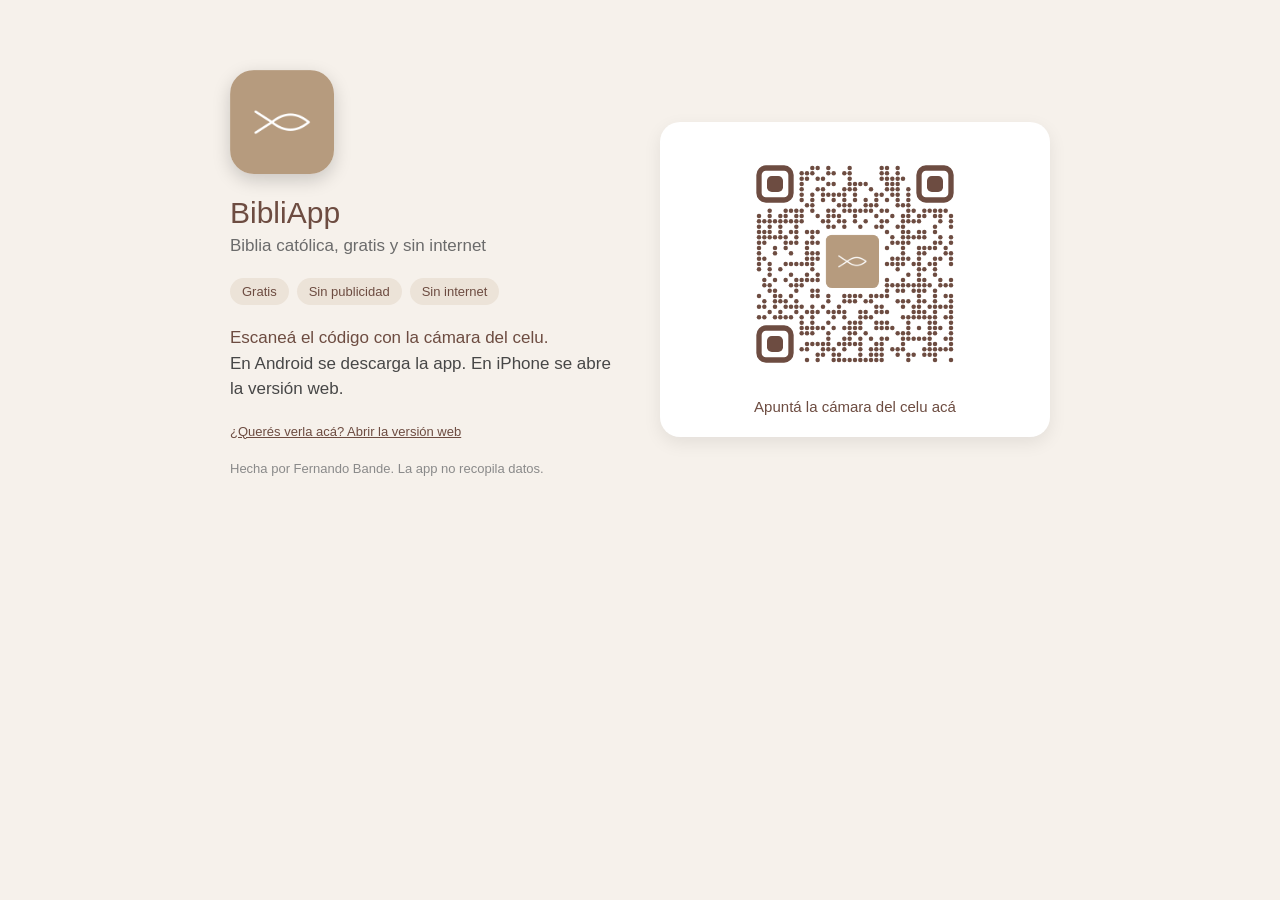
==== index.html @ 89e1dea9 "Página de descarga de BibliApp, versión web y QR Co-Authored-By: Claude Sonnet 5.5 <noreply@anthropi" ====
<!doctype html>
<html lang="es"><head><meta charset="utf-8">
<meta name="viewport" content="width=device-width,initial-scale=1">
<title>BibliApp · Biblia católica</title>
<meta name="description" content="BibliApp: Biblia católica, gratis y sin publicidad. Descargala para Android o abrila en el navegador.">
<link rel="icon" href="icono.png"><link rel="apple-touch-icon" href="icono.png">
<style>
:root{--m:#6d4c41;--a:#b69b7e;--bg:#f6f1eb;--tx:#474747}
*{box-sizing:border-box}body{margin:0;font-family:Roboto,"Segoe UI",Arial,sans-serif;background:var(--bg);color:var(--tx)}
.wrap{max-width:460px;margin:0 auto;padding:28px 20px 40px;text-align:center}
.wide .wrap{max-width:860px;display:grid;grid-template-columns:1fr 1fr;gap:40px;text-align:left;align-items:center;padding-top:70px}
.icon{width:104px;height:104px;border-radius:24px;box-shadow:0 6px 18px rgba(0,0,0,.18)}
h1{font-size:30px;font-weight:500;margin:18px 0 6px;color:var(--m)}
.sub{font-size:17px;margin:0 0 22px;color:#6b6b6b}
.btn{display:block;width:100%;padding:16px;border:0;border-radius:28px;background:var(--m);color:#fff;font-size:18px;font-weight:500;text-decoration:none}
.btn small{display:block;font-size:13px;font-weight:400;opacity:.85;margin-top:2px}
.pasos{text-align:left;background:#fff;border-radius:16px;padding:16px 18px;margin:20px 0 0;font-size:15px;line-height:1.5}
.pasos b{color:var(--m);font-weight:500}.pasos ol{margin:8px 0 0;padding-left:20px}
.chips{display:flex;flex-wrap:wrap;gap:8px;justify-content:center;margin:0 0 20px}
.chip{background:#ece3d8;border-radius:16px;padding:6px 12px;font-size:13px;color:var(--m)}
.pie{margin-top:22px;font-size:13px;color:#8a8a8a}.pie code{font-size:11px;word-break:break-all}
.qr{background:#fff;border-radius:20px;padding:22px;text-align:center;box-shadow:0 6px 18px rgba(0,0,0,.08)}
.qr img{width:240px;height:240px}.qr p{margin:10px 0 0;font-size:15px;color:var(--m)}
.wide .chips{justify-content:flex-start}.expl{font-size:17px;line-height:1.5;margin:6px 0 14px}.expl b{color:var(--m);font-weight:500}
.lnk{color:var(--m);text-decoration:underline}.oculto{display:none}
</style></head><body>
<div id="app"></div>
<script>
var VERSION='1.0.8';
var APK='https://github.com/fbande/bibliapp-descargas/releases/latest/download/BibliApp.apk';
var SHA='93f7e35ea70b224fa83b67b7434f97019f7edcd6aa3db7cead8a668d3234d806';
var ua=navigator.userAgent||'';
var esAndroid=/Android/i.test(ua);
var esIOS=/iPhone|iPad|iPod/i.test(ua)||(navigator.platform==='MacIntel'&&navigator.maxTouchPoints>1);
var chips='<div class="chips"><span class="chip">Gratis</span><span class="chip">Sin publicidad</span><span class="chip">Sin internet</span></div>';
var chipsWeb='<div class="chips"><span class="chip">Gratis</span><span class="chip">Sin publicidad</span></div>';
function cab(sub,c){return '<img class="icon" src="icono.png" alt=""><h1>BibliApp</h1><p class="sub">'+sub+'</p>'+c;}
var head=cab('Biblia católica, gratis y sin internet',chips);
var headWeb=cab('Biblia católica, gratis y sin publicidad',chipsWeb);
var pie='<p class="pie">Hecha por Fernando Bande. La app no recopila datos.</p>';
var h;
if(esAndroid){h='<div class="wrap">'+head+'<a class="btn" href="'+APK+'">Descargar para Android<small>Archivo APK · 8 MB · versión '+VERSION+'</small></a><div class="pasos"><b>Para instalarla</b><ol><li>Abrí el archivo descargado.</li><li>Si Android lo pide, permití instalar desde este navegador.</li><li>Si aparece un aviso de Play Protect, tocá <b>Instalar de todos modos</b>.</li></ol></div>'+pie+'<p class="pie">Código de verificación (SHA-256):<br><code>'+SHA+'</code></p></div>';}
else if(esIOS){h='<div class="wrap">'+headWeb+'<a class="btn" href="app/">Abrir BibliApp<small>Versión web</small></a><div class="pasos"><b>Para tenerla a mano en el celu</b><ol><li>Abrí esta página en <b>Safari</b>.</li><li>Tocá el botón <b>Compartir</b> (el cuadrado con la flecha).</li><li>Elegí <b>Agregar a pantalla de inicio</b>.</li></ol></div>'+pie+'</div>';}
else{document.body.className='wide';h='<div class="wrap"><div>'+head+'<p class="expl"><b>Escaneá el código con la cámara del celu.</b><br>En Android se descarga la app. En iPhone se abre la versión web.</p><p class="pie"><a class="lnk" href="app/">¿Querés verla acá? Abrir la versión web</a></p>'+pie+'</div><div class="qr"><img src="qr-pez.svg" alt="Código QR para descargar BibliApp"><p>Apuntá la cámara del celu acá</p></div></div>';}
document.getElementById('app').innerHTML=h;
</script>
<noscript><p style="text-align:center;padding:2rem">Descargá BibliApp para Android: <a href="https://github.com/fbande/bibliapp-descargas/releases/latest/download/BibliApp.apk">BibliApp.apk</a> · Versión web: <a href="app/">abrir</a></p></noscript>
</body></html>
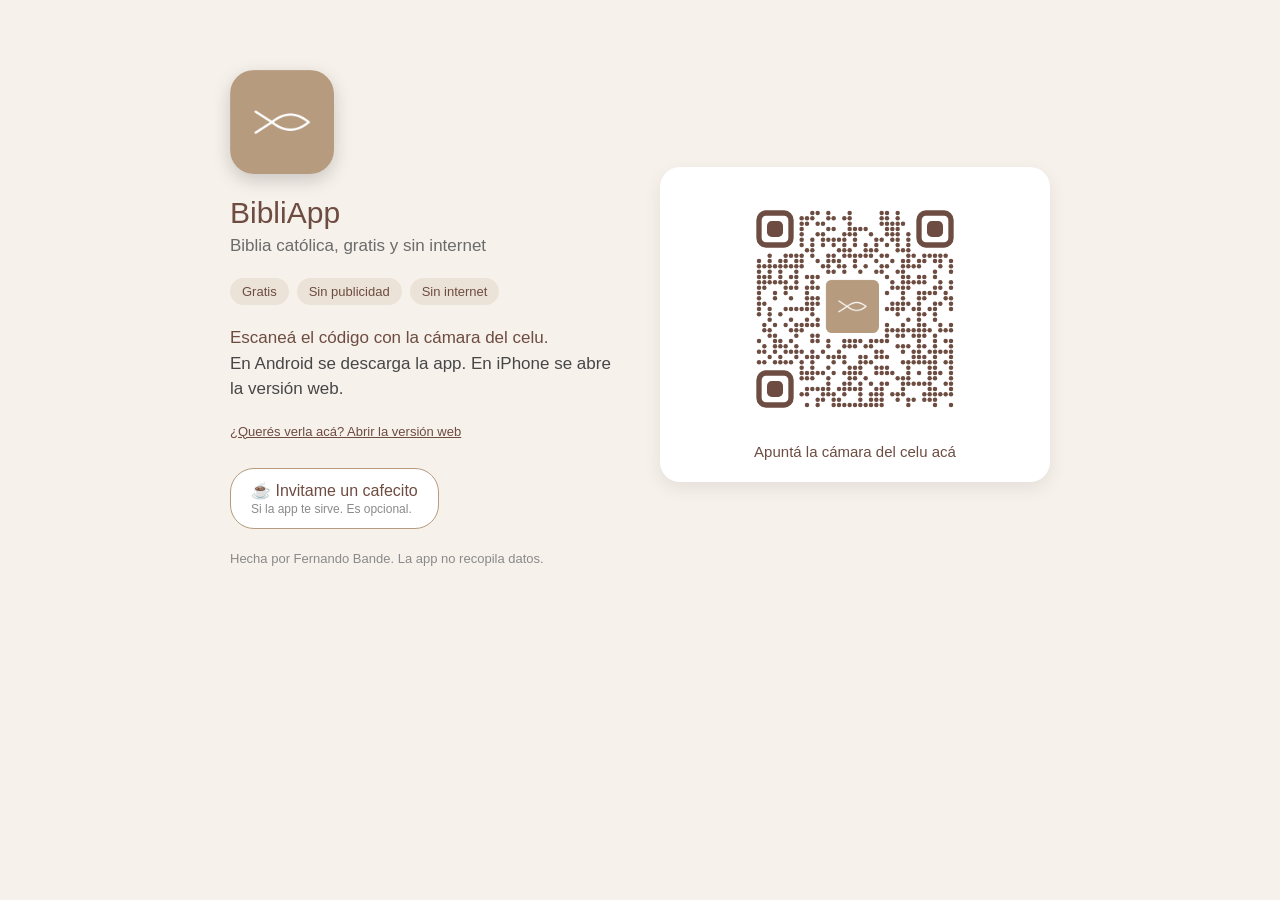
==== commit cbe58a72: "Enlace a Cafecito en la página para computadora Co-Authored-By: Claude Sonnet 5.5 <noreply@anthropic" ====
--- a/index.html
+++ b/index.html
@@ -22,7 +22,7 @@
 .qr{background:#fff;border-radius:20px;padding:22px;text-align:center;box-shadow:0 6px 18px rgba(0,0,0,.08)}
 .qr img{width:240px;height:240px}.qr p{margin:10px 0 0;font-size:15px;color:var(--m)}
 .wide .chips{justify-content:flex-start}.expl{font-size:17px;line-height:1.5;margin:6px 0 14px}.expl b{color:var(--m);font-weight:500}
-.lnk{color:var(--m);text-decoration:underline}.oculto{display:none}
+.cafe{display:inline-block;margin-top:16px;padding:12px 20px;border:1.5px solid var(--a);border-radius:24px;background:#fff;color:var(--m);font-size:16px;font-weight:500;text-decoration:none}.cafe small{display:block;font-size:12px;font-weight:400;color:#8a8a8a;margin-top:2px}.lnk{color:var(--m);text-decoration:underline}.oculto{display:none}
 </style></head><body>
 <div id="app"></div>
 <script>
@@ -41,7 +41,7 @@
 var h;
 if(esAndroid){h='<div class="wrap">'+head+'<a class="btn" href="'+APK+'">Descargar para Android<small>Archivo APK · 8 MB · versión '+VERSION+'</small></a><div class="pasos"><b>Para instalarla</b><ol><li>Abrí el archivo descargado.</li><li>Si Android lo pide, permití instalar desde este navegador.</li><li>Si aparece un aviso de Play Protect, tocá <b>Instalar de todos modos</b>.</li></ol></div>'+pie+'<p class="pie">Código de verificación (SHA-256):<br><code>'+SHA+'</code></p></div>';}
 else if(esIOS){h='<div class="wrap">'+headWeb+'<a class="btn" href="app/">Abrir BibliApp<small>Versión web</small></a><div class="pasos"><b>Para tenerla a mano en el celu</b><ol><li>Abrí esta página en <b>Safari</b>.</li><li>Tocá el botón <b>Compartir</b> (el cuadrado con la flecha).</li><li>Elegí <b>Agregar a pantalla de inicio</b>.</li></ol></div>'+pie+'</div>';}
-else{document.body.className='wide';h='<div class="wrap"><div>'+head+'<p class="expl"><b>Escaneá el código con la cámara del celu.</b><br>En Android se descarga la app. En iPhone se abre la versión web.</p><p class="pie"><a class="lnk" href="app/">¿Querés verla acá? Abrir la versión web</a></p>'+pie+'</div><div class="qr"><img src="qr-pez.svg" alt="Código QR para descargar BibliApp"><p>Apuntá la cámara del celu acá</p></div></div>';}
+else{document.body.className='wide';h='<div class="wrap"><div>'+head+'<p class="expl"><b>Escaneá el código con la cámara del celu.</b><br>En Android se descarga la app. En iPhone se abre la versión web.</p><p class="pie"><a class="lnk" href="app/">¿Querés verla acá? Abrir la versión web</a></p><a class="cafe" href="https://cafecito.app/bibliapp" target="_blank" rel="noopener">☕ Invitame un cafecito<small>Si la app te sirve. Es opcional.</small></a>'+pie+'</div><div class="qr"><img src="qr-pez.svg" alt="Código QR para descargar BibliApp"><p>Apuntá la cámara del celu acá</p></div></div>';}
 document.getElementById('app').innerHTML=h;
 </script>
 <noscript><p style="text-align:center;padding:2rem">Descargá BibliApp para Android: <a href="https://github.com/fbande/bibliapp-descargas/releases/latest/download/BibliApp.apk">BibliApp.apk</a> · Versión web: <a href="app/">abrir</a></p></noscript>
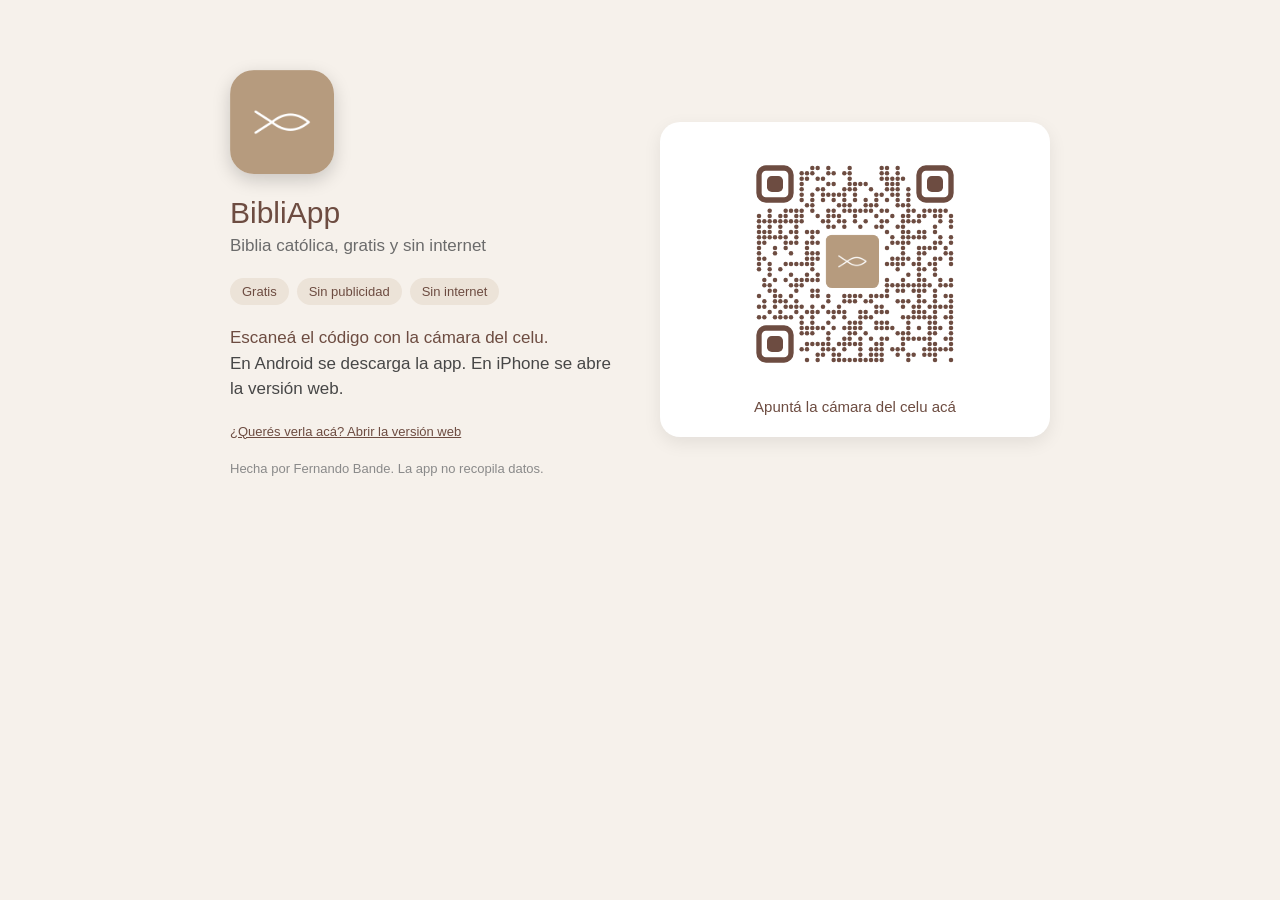
==== commit 81dc9fcf: "Se saca por ahora el botón de Cafecito de la página para computadora Co-Authored-By: Claude Sonnet 5" ====
--- a/index.html
+++ b/index.html
@@ -22,13 +22,13 @@
 .qr{background:#fff;border-radius:20px;padding:22px;text-align:center;box-shadow:0 6px 18px rgba(0,0,0,.08)}
 .qr img{width:240px;height:240px}.qr p{margin:10px 0 0;font-size:15px;color:var(--m)}
 .wide .chips{justify-content:flex-start}.expl{font-size:17px;line-height:1.5;margin:6px 0 14px}.expl b{color:var(--m);font-weight:500}
-.cafe{display:inline-block;margin-top:16px;padding:12px 20px;border:1.5px solid var(--a);border-radius:24px;background:#fff;color:var(--m);font-size:16px;font-weight:500;text-decoration:none}.cafe small{display:block;font-size:12px;font-weight:400;color:#8a8a8a;margin-top:2px}.lnk{color:var(--m);text-decoration:underline}.oculto{display:none}
+.lnk{color:var(--m);text-decoration:underline}.oculto{display:none}
 </style></head><body>
 <div id="app"></div>
 <script>
-var VERSION='1.0.8';
+var VERSION='1.0.9';
 var APK='https://github.com/fbande/bibliapp-descargas/releases/latest/download/BibliApp.apk';
-var SHA='93f7e35ea70b224fa83b67b7434f97019f7edcd6aa3db7cead8a668d3234d806';
+var SHA='5bf5a2b5d57796a3526bebb59e7c5ab1f95682f4e67248a9510d278eabf08049';
 var ua=navigator.userAgent||'';
 var esAndroid=/Android/i.test(ua);
 var esIOS=/iPhone|iPad|iPod/i.test(ua)||(navigator.platform==='MacIntel'&&navigator.maxTouchPoints>1);
@@ -41,7 +41,7 @@
 var h;
 if(esAndroid){h='<div class="wrap">'+head+'<a class="btn" href="'+APK+'">Descargar para Android<small>Archivo APK · 8 MB · versión '+VERSION+'</small></a><div class="pasos"><b>Para instalarla</b><ol><li>Abrí el archivo descargado.</li><li>Si Android lo pide, permití instalar desde este navegador.</li><li>Si aparece un aviso de Play Protect, tocá <b>Instalar de todos modos</b>.</li></ol></div>'+pie+'<p class="pie">Código de verificación (SHA-256):<br><code>'+SHA+'</code></p></div>';}
 else if(esIOS){h='<div class="wrap">'+headWeb+'<a class="btn" href="app/">Abrir BibliApp<small>Versión web</small></a><div class="pasos"><b>Para tenerla a mano en el celu</b><ol><li>Abrí esta página en <b>Safari</b>.</li><li>Tocá el botón <b>Compartir</b> (el cuadrado con la flecha).</li><li>Elegí <b>Agregar a pantalla de inicio</b>.</li></ol></div>'+pie+'</div>';}
-else{document.body.className='wide';h='<div class="wrap"><div>'+head+'<p class="expl"><b>Escaneá el código con la cámara del celu.</b><br>En Android se descarga la app. En iPhone se abre la versión web.</p><p class="pie"><a class="lnk" href="app/">¿Querés verla acá? Abrir la versión web</a></p><a class="cafe" href="https://cafecito.app/bibliapp" target="_blank" rel="noopener">☕ Invitame un cafecito<small>Si la app te sirve. Es opcional.</small></a>'+pie+'</div><div class="qr"><img src="qr-pez.svg" alt="Código QR para descargar BibliApp"><p>Apuntá la cámara del celu acá</p></div></div>';}
+else{document.body.className='wide';h='<div class="wrap"><div>'+head+'<p class="expl"><b>Escaneá el código con la cámara del celu.</b><br>En Android se descarga la app. En iPhone se abre la versión web.</p><p class="pie"><a class="lnk" href="app/">¿Querés verla acá? Abrir la versión web</a></p>'+pie+'</div><div class="qr"><img src="qr-pez.svg" alt="Código QR para descargar BibliApp"><p>Apuntá la cámara del celu acá</p></div></div>';}
 document.getElementById('app').innerHTML=h;
 </script>
 <noscript><p style="text-align:center;padding:2rem">Descargá BibliApp para Android: <a href="https://github.com/fbande/bibliapp-descargas/releases/latest/download/BibliApp.apk">BibliApp.apk</a> · Versión web: <a href="app/">abrir</a></p></noscript>
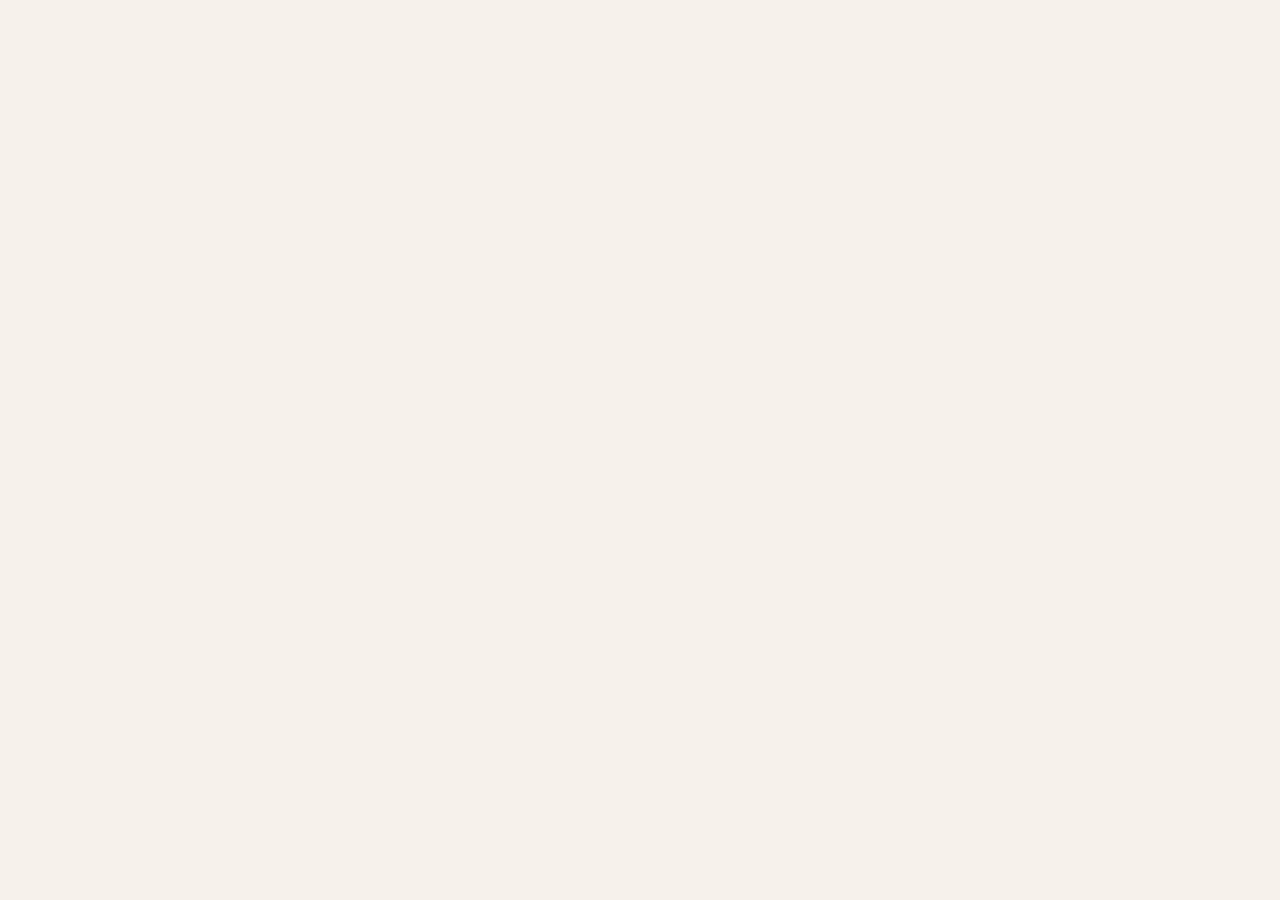
==== commit fe520cd9: "Index" ====
--- a/index.html
+++ b/index.html
@@ -2,7 +2,7 @@
 <html lang="es"><head><meta charset="utf-8">
 <meta name="viewport" content="width=device-width,initial-scale=1">
 <title>BibliApp · Biblia católica</title>
-<meta name="description" content="BibliApp: Biblia católica, gratis y sin publicidad. Descargala para Android o abrila en el navegador.">
+<meta name="description" content="BibliApp: Biblia católica, gratis y sin publicidad. Descargala en Google Play o abrila en el navegador.">
 <link rel="icon" href="icono.png"><link rel="apple-touch-icon" href="icono.png">
 <style>
 :root{--m:#6d4c41;--a:#b69b7e;--bg:#f6f1eb;--tx:#474747}
@@ -26,9 +26,7 @@
 </style></head><body>
 <div id="app"></div>
 <script>
-var VERSION='1.0.9';
-var APK='https://github.com/fbande/bibliapp-descargas/releases/latest/download/BibliApp.apk';
-var SHA='5bf5a2b5d57796a3526bebb59e7c5ab1f95682f4e67248a9510d278eabf08049';
+var PLAY='https://play.google.com/store/apps/details?id=ar.com.offline.biblia';
 var ua=navigator.userAgent||'';
 var esAndroid=/Android/i.test(ua);
 var esIOS=/iPhone|iPad|iPod/i.test(ua)||(navigator.platform==='MacIntel'&&navigator.maxTouchPoints>1);
@@ -39,10 +37,6 @@
 var headWeb=cab('Biblia católica, gratis y sin publicidad',chipsWeb);
 var pie='<p class="pie">Hecha por Fernando Bande. La app no recopila datos.</p>';
 var h;
-if(esAndroid){h='<div class="wrap">'+head+'<a class="btn" href="'+APK+'">Descargar para Android<small>Archivo APK · 8 MB · versión '+VERSION+'</small></a><div class="pasos"><b>Para instalarla</b><ol><li>Abrí el archivo descargado.</li><li>Si Android lo pide, permití instalar desde este navegador.</li><li>Si aparece un aviso de Play Protect, tocá <b>Instalar de todos modos</b>.</li></ol></div>'+pie+'<p class="pie">Código de verificación (SHA-256):<br><code>'+SHA+'</code></p></div>';}
+if(esAndroid){h='<div class="wrap">'+head+'<a class="btn" href="'+PLAY+'">Descargar en Google Play<small>Gratis · sin publicidad</small></a>'+pie+'</div>';setTimeout(function(){location.href=PLAY;},300);}
 else if(esIOS){h='<div class="wrap">'+headWeb+'<a class="btn" href="app/">Abrir BibliApp<small>Versión web</small></a><div class="pasos"><b>Para tenerla a mano en el celu</b><ol><li>Abrí esta página en <b>Safari</b>.</li><li>Tocá el botón <b>Compartir</b> (el cuadrado con la flecha).</li><li>Elegí <b>Agregar a pantalla de inicio</b>.</li></ol></div>'+pie+'</div>';}
-else{document.body.className='wide';h='<div class="wrap"><div>'+head+'<p class="expl"><b>Escaneá el código con la cámara del celu.</b><br>En Android se descarga la app. En iPhone se abre la versión web.</p><p class="pie"><a class="lnk" href="app/">¿Querés verla acá? Abrir la versión web</a></p>'+pie+'</div><div class="qr"><img src="qr-pez.svg" alt="Código QR para descargar BibliApp"><p>Apuntá la cámara del celu acá</p></div></div>';}
-document.getElementById('app').innerHTML=h;
-</script>
-<noscript><p style="text-align:center;padding:2rem">Descargá BibliApp para Android: <a href="https://github.com/fbande/bibliapp-descargas/releases/latest/download/BibliApp.apk">BibliApp.apk</a> · Versión web: <a href="app/">abrir</a></p></noscript>
-</body></html>
+else{document.body.className='wide';h='<div class="wrap"><div>'+head+'<p class="expl"><b>Escaneá el código con
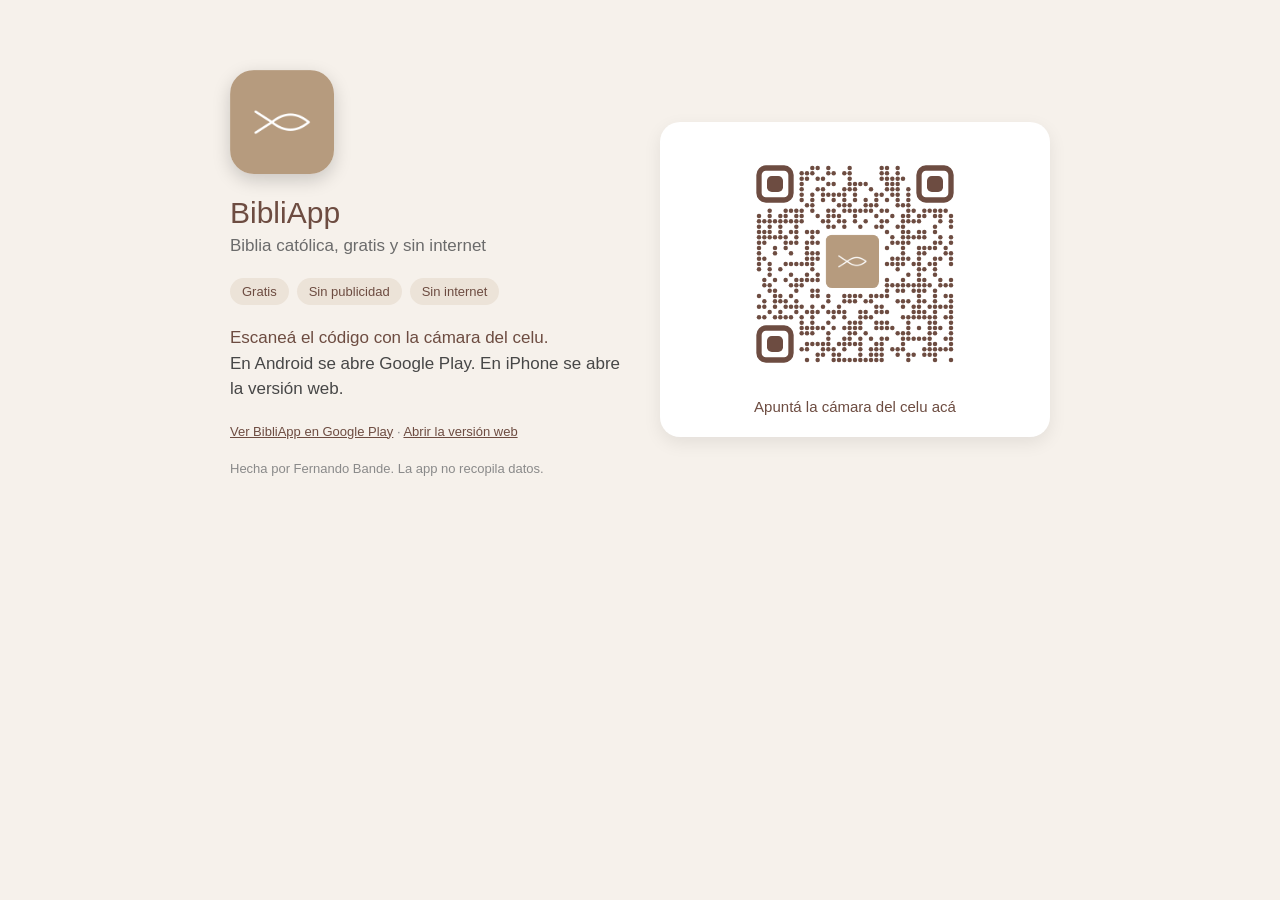
==== commit 1c4840d8: "Imdex" ====
--- a/index.html
+++ b/index.html
@@ -39,4 +39,8 @@
 var h;
 if(esAndroid){h='<div class="wrap">'+head+'<a class="btn" href="'+PLAY+'">Descargar en Google Play<small>Gratis · sin publicidad</small></a>'+pie+'</div>';setTimeout(function(){location.href=PLAY;},300);}
 else if(esIOS){h='<div class="wrap">'+headWeb+'<a class="btn" href="app/">Abrir BibliApp<small>Versión web</small></a><div class="pasos"><b>Para tenerla a mano en el celu</b><ol><li>Abrí esta página en <b>Safari</b>.</li><li>Tocá el botón <b>Compartir</b> (el cuadrado con la flecha).</li><li>Elegí <b>Agregar a pantalla de inicio</b>.</li></ol></div>'+pie+'</div>';}
-else{document.body.className='wide';h='<div class="wrap"><div>'+head+'<p class="expl"><b>Escaneá el código con
+else{document.body.className='wide';h='<div class="wrap"><div>'+head+'<p class="expl"><b>Escaneá el código con la cámara del celu.</b><br>En Android se abre Google Play. En iPhone se abre la versión web.</p><p class="pie"><a class="lnk" href="'+PLAY+'">Ver BibliApp en Google Play</a> · <a class="lnk" href="app/">Abrir la versión web</a></p>'+pie+'</div><div class="qr"><img src="qr-pez.svg" alt="Código QR para descargar BibliApp"><p>Apuntá la cámara del celu acá</p></div></div>';}
+document.getElementById('app').innerHTML=h;
+</script>
+<noscript><p style="text-align:center;padding:2rem">Descargá BibliApp para Android: <a href="https://play.google.com/store/apps/details?id=ar.com.offline.biblia">Google Play</a> · Versión web: <a href="app/">abrir</a></p></noscript>
+</body></html>
